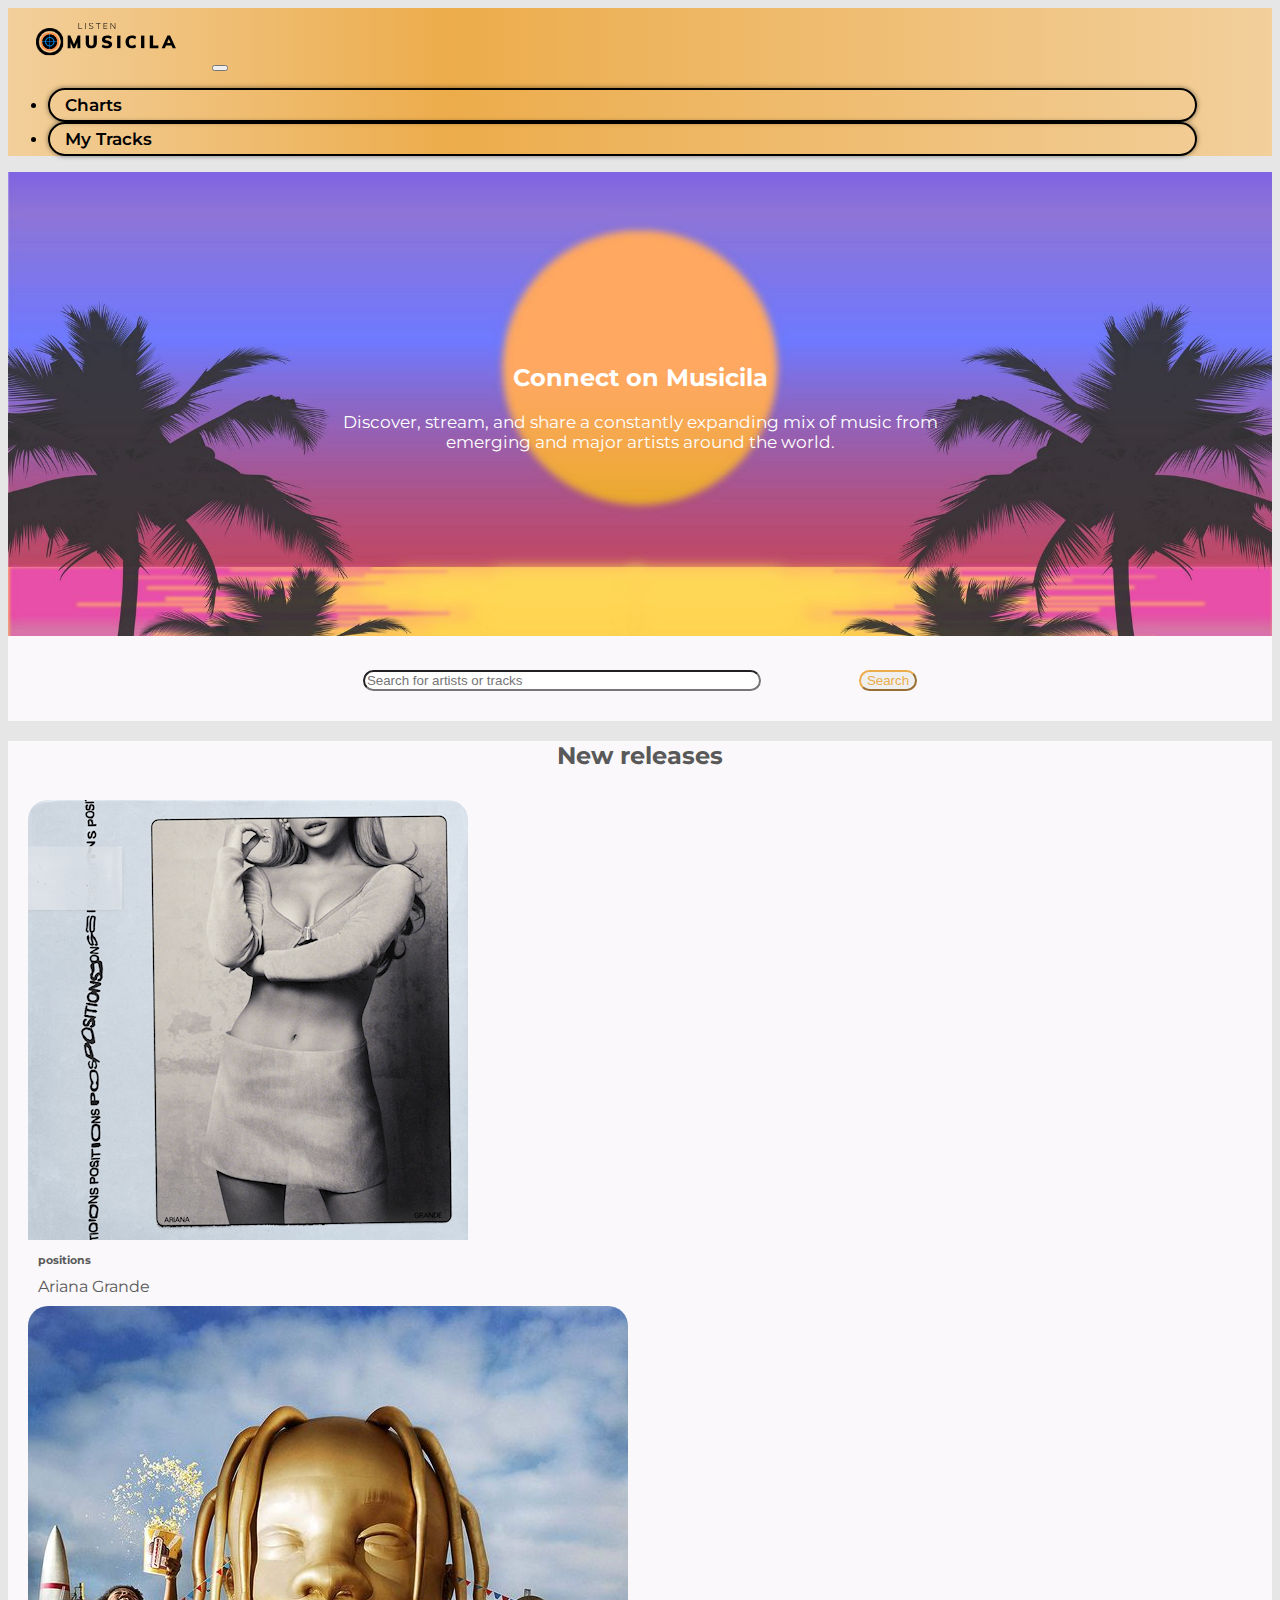
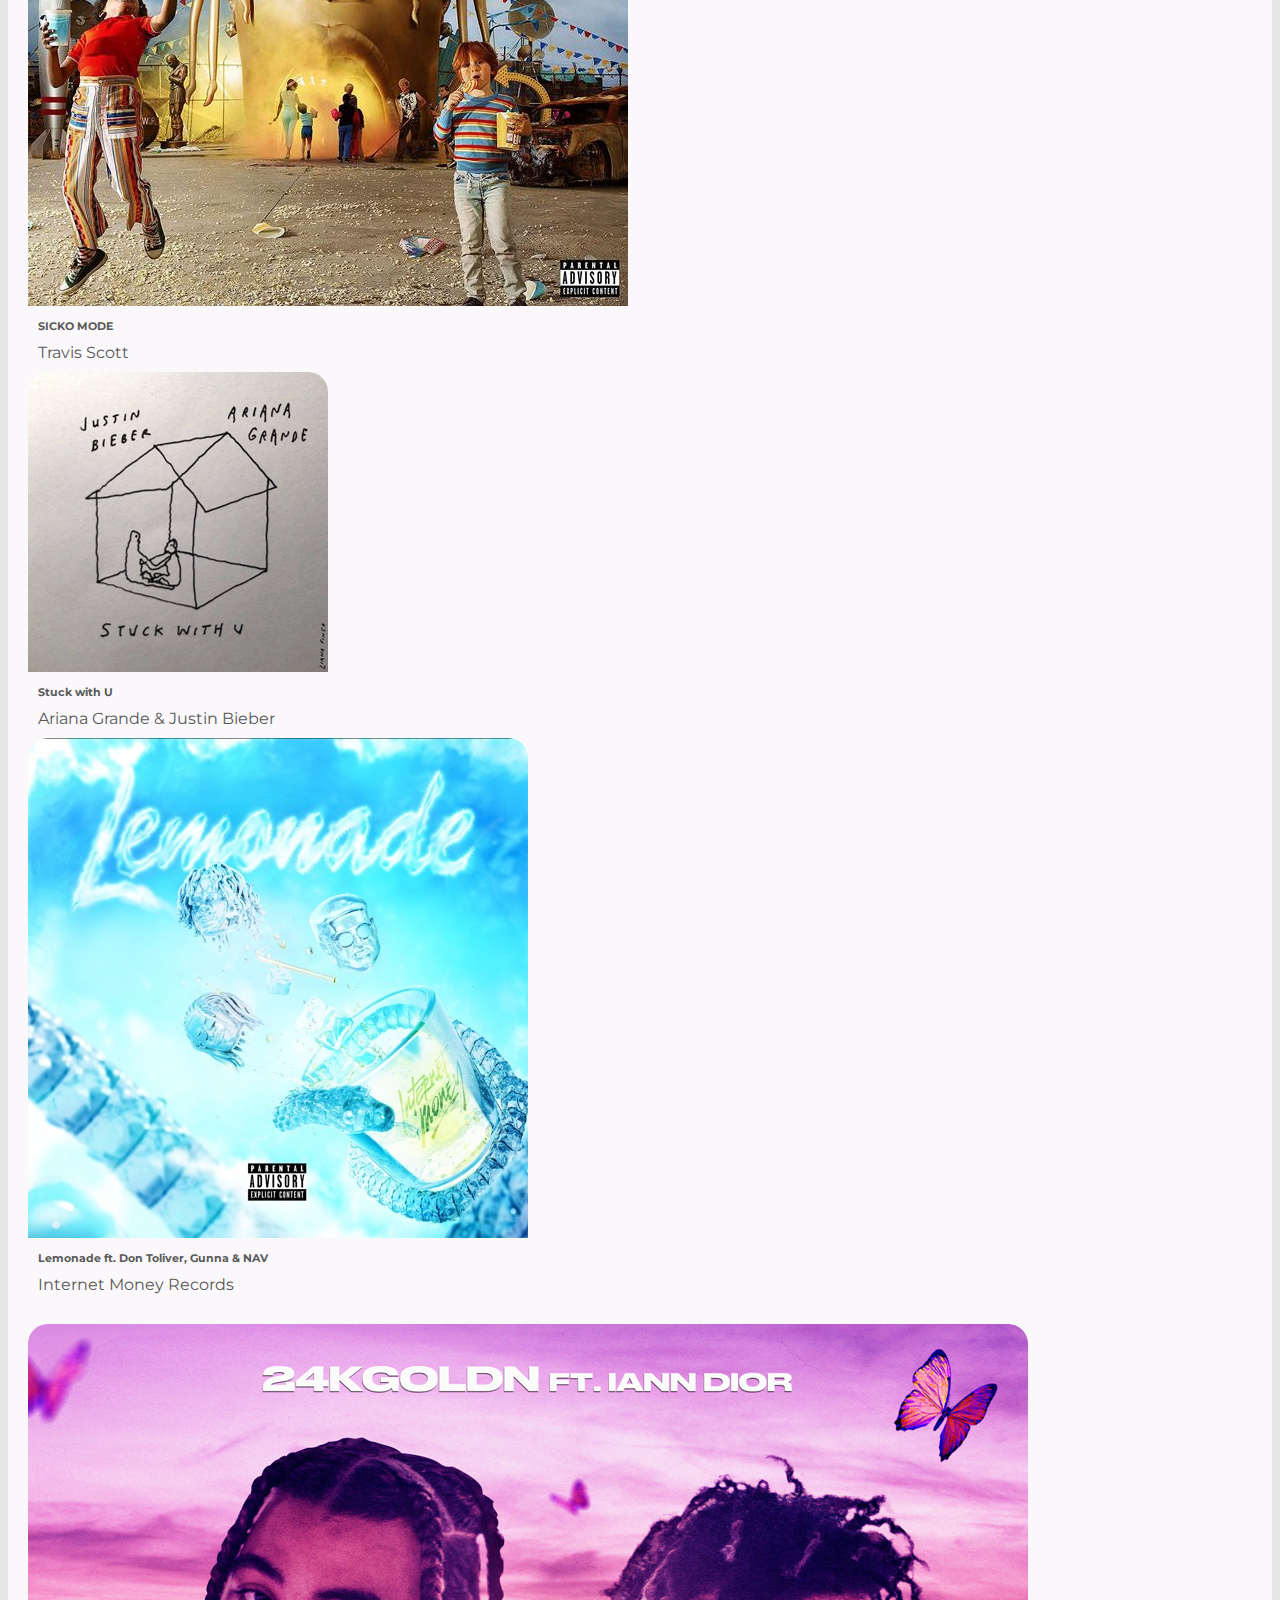
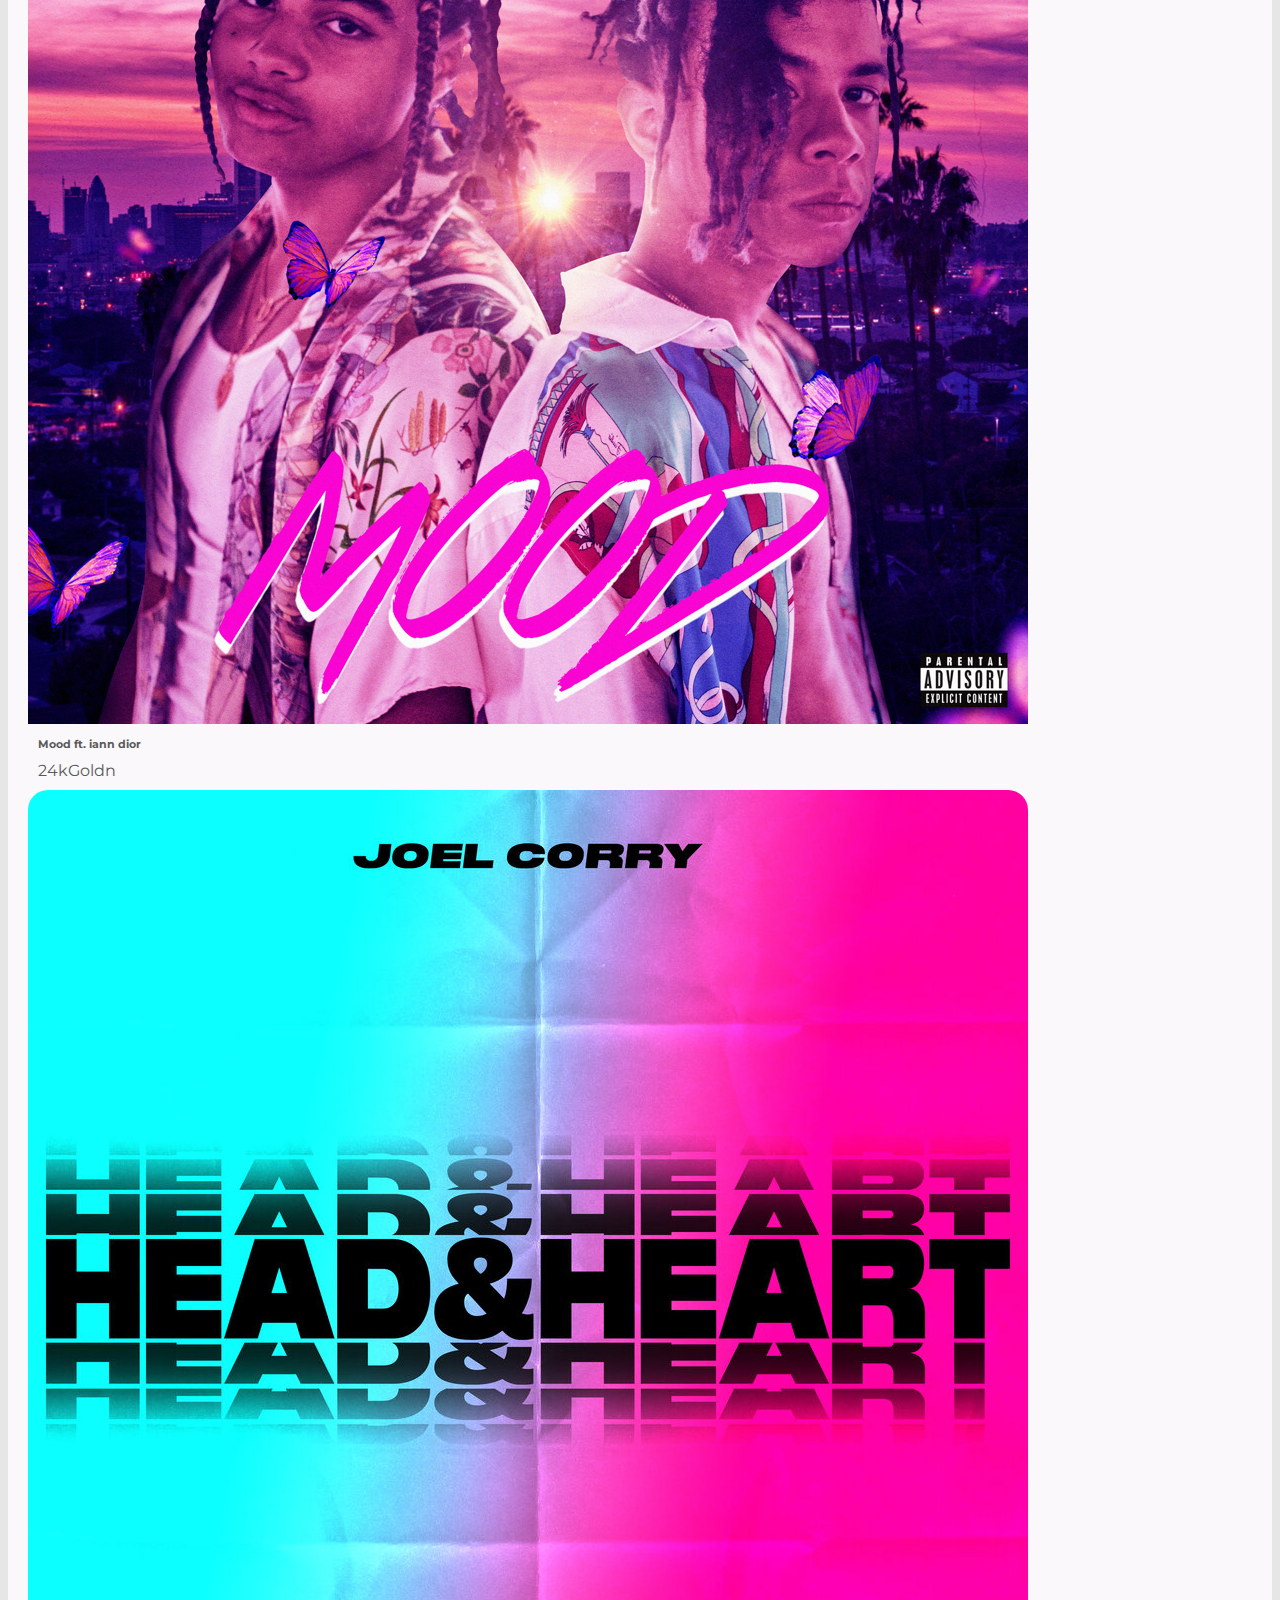
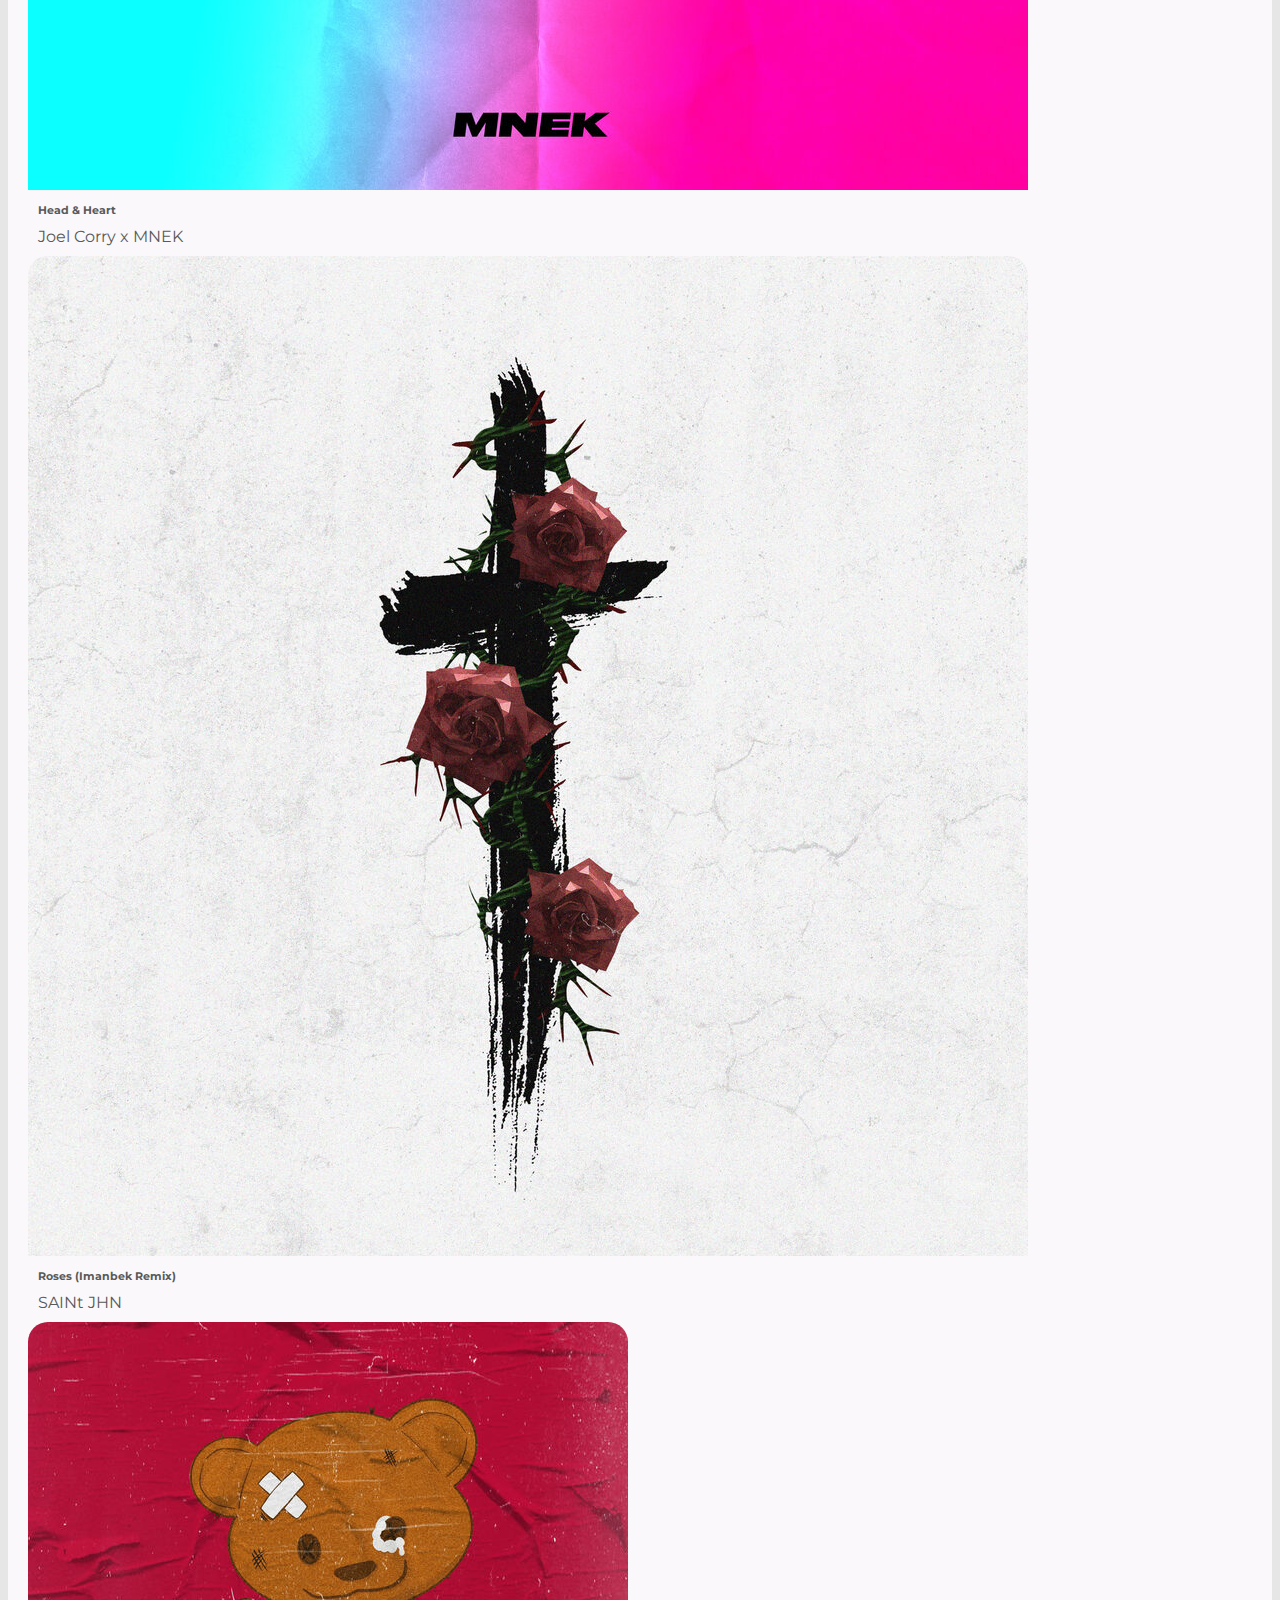
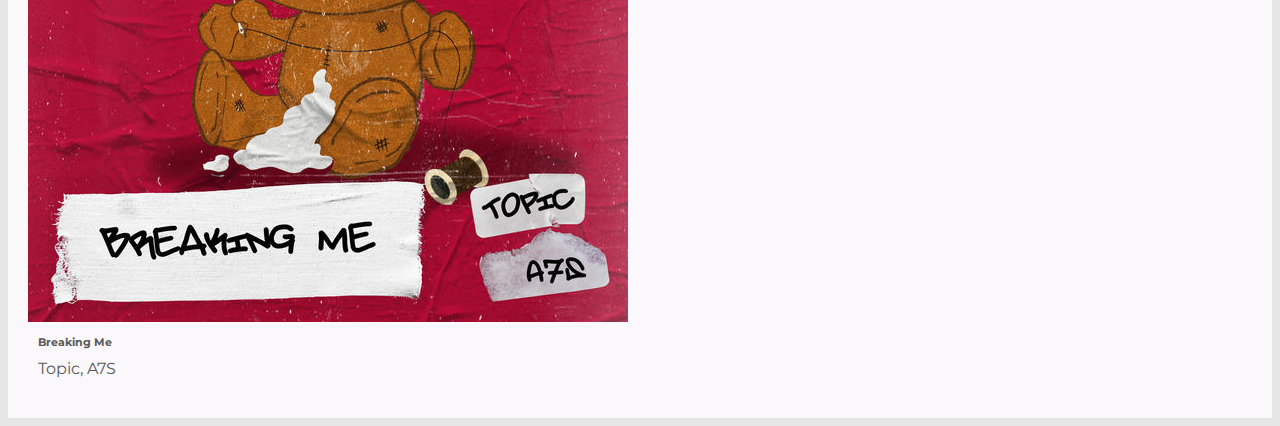
==== index.html @ 644473ab "Add files via upload" ====
<!DOCTYPE html>
<html lang="ru">
  <head>
    <meta charset="utf-8">
    <meta name="viewport" content="width=device-width, initial-scale=1, shrink-to-fit=no">
    <link rel="stylesheet" href="https://cdn.jsdelivr.net/npm/bootstrap@4.5.3/dist/css/bootstrap.min.css" integrity="sha384-TX8t27EcRE3e/ihU7zmQxVncDAy5uIKz4rEkgIXeMed4M0jlfIDPvg6uqKI2xXr2" crossorigin="anonymous">
    <link rel="stylesheet" href="css/style.css">
    <link href="https://fonts.googleapis.com/css2?family=Montserrat:wght@400;500;600;700&display=swap" rel="stylesheet">

    <title>Musicila</title>
  </head>
  <body>
    <header>
      <div class="container mus-main">
      <nav class="navbar navbar-expand-lg navbar-dark mus-navbar">
          <a class="navbar-brand" href="index.html"><img src="images/logo.svg" width="200" height="60"></a>
          <button class="navbar-toggler" type="button" data-toggle="collapse" data-target="#navbarSupportedContent" aria-controls="navbarSupportedContent" aria-expanded="false" aria-label="Toggle navigation">
            <span class="navbar-toggler-icon"></span>
          </button>

          <div class="collapse navbar-collapse" id="navbarSupportedContent">
            <ul class="navbar-nav mr-auto">
            </ul>
            <ul class="navbar-nav mr-quto">
              <li class="nav-item">
                <a href="charts.html">Charts</a>
              </li>
              <li class="nav-item">
                <a href="#">My Tracks</a>
              </li>
            </ul>
          </div>
      </nav>
    </div>
    </header>
    <main>
      <section>
        <div class="container mus-main">
          <img src="images/main2.png" class="img-fluid" width="100%">
          <div class="mus-image-centered">
            <h2 align="center">Connect on Musicila</h2>
            <p align="center">Discover, stream, and share a constantly expanding mix of music from emerging and major artists around the world.</p>
          </div>
        </div>
        <div class="container mus-main">
          <form class="">
            <div class="search-bar">
              <div class="search-input"><input class="form-control mr-sm-2" type="search" placeholder="Search for artists or tracks" aria-label="Search"></div>
              <div class="search-btn"><button class="btn my-2 my-sm-0" type="submit">Search</button></div>
            </div>
          </form>
        </div>
      </section>
      <div class="container mus-main" style="padding-bottom: 10px;">
        <selection class="mus-new-rel">
          <h2 align="center">New releases</h2>
          <div class="row">
            <div class="col">
              <div class="card">
                <img src="images/songs/positions.jpg" class="card-img-top">
                <div class="card_body">
                  <h6 class="card-title">positions</h6>
                  <p class="card-text">Ariana Grande</p>
                </div>
              </div>
            </div>
            <div class="col">
              <div class="card">
                <img src="images/songs/astroworld.jpg" class="card-img-top">
                <div class="card_body">
                  <h6 class="card-title">SICKO MODE</h6>
                  <p class="card-text">Travis Scott</p>
                </div>
              </div>
            </div>
            <div class="col">
              <div class="card">
                <img src="images/songs/stuck.png" class="card-img-top">
                <div class="card_body">
                  <h6 class="card-title">Stuck with U</h6>
                  <p class="card-text">Ariana Grande & Justin Bieber</p>
                </div>
              </div>
            </div>
            <div class="col">
              <div class="card">
                <img src="images/songs/lemonade.jpg" class="card-img-top">
                <div class="card_body">
                  <h6 class="card-title">Lemonade ft. Don Toliver, Gunna & NAV</h6>
                  <p class="card-text">Internet Money Records</p>
                </div>
              </div>
            </div>
          </div>
          <div class="row">
            <div class="col">
              <div class="card">
                <img src="images/songs/mood.png" class="card-img-top">
                <div class="card_body">
                  <h6 class="card-title">Mood ft. iann dior</h6>
                  <p class="card-text">24kGoldn</p>
                </div>
              </div>
            </div>
            <div class="col">
              <div class="card">
                <img src="images/songs/headheart.jpg" class="card-img-top">
                <div class="card_body">
                  <h6 class="card-title">Head & Heart</h6>
                  <p class="card-text">Joel Corry x MNEK</p>
                </div>
              </div>
            </div>
            <div class="col">
              <div class="card">
                <img src="images/songs/roses.jpg" class="card-img-top">
                <div class="card_body">
                  <h6 class="card-title">Roses (Imanbek Remix)</h6>
                  <p class="card-text">SAINt JHN</p>
                </div>
              </div>
            </div>
            <div class="col">
              <div class="card">
                <img src="images/songs/breakinme.jpg" class="card-img-top">
                <div class="card_body">
                  <h6 class="card-title">Breaking Me</h6>
                  <p class="card-text">Topic, A7S</p>
                </div>
              </div>
            </div>
          </div>
        </selection>
      </div>
    </main>

    <script src="https://code.jquery.com/jquery-3.5.1.slim.min.js" integrity="sha384-DfXdz2htPH0lsSSs5nCTpuj/zy4C+OGpamoFVy38MVBnE+IbbVYUew+OrCXaRkfj" crossorigin="anonymous"></script>
    <script src="https://cdn.jsdelivr.net/npm/bootstrap@4.5.3/dist/js/bootstrap.bundle.min.js" integrity="sha384-ho+j7jyWK8fNQe+A12Hb8AhRq26LrZ/JpcUGGOn+Y7RsweNrtN/tE3MoK7ZeZDyx" crossorigin="anonymous"></script>
  </body>
</html>
---- css/style.css ----
body {
  background: #e6e6e6;
  font-family: 'Montserrat', sans-serif; }

.mus-navbar {
  background: #f2cf9b;
  background: linear-gradient(90deg, #f2cf9b 0%, #ecac4b 35%, #f2cf9b 100%);
  padding: 0; }

.nav-item {
  margin-right: 75px; }
  .nav-item a {
    display: block;
    padding: 5px 15px;
    color: black;
    text-decoration: none;
    font-weight: 600;
    font-size: 17px;
    border: 2px solid black;
    border-radius: 30px;
    box-shadow: 0 0 5px rgba(0, 0, 0, 0.5); }
    .nav-item a:hover {
      border-color: #FFA640; }
    .nav-item a:active {
      box-shadow: 0 0 2px rgba(0, 0, 0, 0.5); }

.mus-main {
  background: #faf8fa;
  padding: 0;
  position: relative; }
  .mus-main .search-bar {
    display: flex;
    flex-direction: row;
    justify-content: center;
    padding: 30px 10px 30px 10px; }
    .mus-main .search-bar .search-input {
      margin-right: 25%;
      position: relative; }
      .mus-main .search-bar .search-input input {
        width: 215%;
        border-radius: 20px; }
        .mus-main .search-bar .search-input input:focus {
          box-shadow: none; }
    .mus-main .search-bar .btn {
      color: #ECAC4B;
      border-color: #ECAC4B;
      border-radius: 30px; }
      .mus-main .search-bar .btn:hover {
        background: #ECAC4B;
        color: white; }
      .mus-main .search-bar .btn:active {
        box-shadow: none; }

.mus-image-centered {
  position: absolute;
  top: 50%;
  left: 50%;
  transform: translate(-50%, -50%);
  color: white; }
  .mus-image-centered p {
    font-size: 17px; }

.mus-new-rel {
  color: #595959; }
  .mus-new-rel h2 {
    margin-bottom: 30px; }
  .mus-new-rel .row {
    justify-content: center;
    margin: 0 20px 30px 20px; }
  .mus-new-rel .col .card {
    height: 100%;
    border-radius: 20px;
    border-color: grey; }
    .mus-new-rel .col .card img {
      border-radius: 20px 20px 0 0; }
    .mus-new-rel .col .card h6 {
      margin: 10px; }
    .mus-new-rel .col .card p {
      margin: 10px; }

.mus-top50 {
  background-color: #faf5fa;
  padding: 30px 30px 80px 30px; }

.mus-row-shuffle {
  background: white;
  display: flex;
  justify-content: flex-start;
  align-items: center;
  margin: 60px 0 20px 15px;
  border: 1px solid grey;
  border-radius: 30px;
  width: 20%;
  cursor: pointer;
  box-shadow: 0 0 3px rgba(0, 0, 0, 0.5); }
  .mus-row-shuffle:hover {
    background: #faf0fa; }
  .mus-row-shuffle:active {
    box-shadow: 0 0 1px rgba(0, 0, 0, 0.5); }
  .mus-row-shuffle img {
    margin: 0 10px; }

.mus-row-songs {
  background: white;
  display: flex;
  justify-content: flex-start;
  align-items: center;
  margin: 0 0 20px 0;
  border: 1px solid grey;
  border-radius: 30px;
  cursor: pointer;
  box-shadow: 0 0 3px rgba(0, 0, 0, 0.5);
  padding: 5px 15px 5px 15px;
  width: 70%; }
  .mus-row-songs:hover {
    background: #faf0fa;
    border-color: #FFA640; }
  .mus-row-songs:active {
    box-shadow: 0 0 1px rgba(0, 0, 0, 0.5); }
  .mus-row-songs img {
    border-radius: 15px; }
  .mus-row-songs p {
    margin: 0; }
  .mus-row-songs .mus-row-songs-time {
    margin-left: auto; }

.mus-player {
  display: flex;
  justify-content: center;
  align-items: center;
  padding: 20px 0;
  max-height: 50px; }
  .mus-player .mus-player-shuffle {
    margin-left: 20px;
    box-shadow: 0 0 3px rgba(0, 0, 0, 0.5);
    border-radius: 50%; }
    .mus-player .mus-player-shuffle:active {
      box-shadow: 0 0 1px rgba(0, 0, 0, 0.5); }
  .mus-player .mus-player-previous {
    box-shadow: 0 0 3px rgba(0, 0, 0, 0.5);
    border-radius: 50%; }
    .mus-player .mus-player-previous:active {
      box-shadow: 0 0 1px rgba(0, 0, 0, 0.5); }
  .mus-player .mus-player-next {
    margin-right: 20px;
    box-shadow: 0 0 3px rgba(0, 0, 0, 0.5);
    border-radius: 50%; }
    .mus-player .mus-player-next:active {
      box-shadow: 0 0 1px rgba(0, 0, 0, 0.5); }
  .mus-player .mus-player-volume {
    margin-right: 15px;
    box-shadow: 0 0 3px rgba(0, 0, 0, 0.5);
    border-radius: 50%; }
    .mus-player .mus-player-volume:active {
      box-shadow: 0 0 1px rgba(0, 0, 0, 0.5); }
  .mus-player .mus-main-btn {
    box-shadow: 0 0 3px rgba(0, 0, 0, 0.5);
    border-radius: 50%; }
    .mus-player .mus-main-btn:active {
      box-shadow: 0 0 1px rgba(0, 0, 0, 0.5); }
  .mus-player div {
    margin-right: 20px; }
    .mus-player div:hover {
      cursor: pointer; }
  .mus-player .mus-player-song-detail {
    margin: 0; }
    .mus-player .mus-player-song-detail div {
      float: right; }
    .mus-player .mus-player-song-detail img {
      margin-right: 10px;
      border-radius: 15px;
      box-shadow: 0 0 2px rgba(0, 0, 0, 0.5); }
    .mus-player .mus-player-song-detail p {
      margin: 0; }

.mus-volume-bar {
  background-color: #e6e6e6;
  border-radius: 20px;
  height: 5px;
  width: 70px;
  margin-right: 150px;
  box-shadow: 0 0 3px rgba(0, 0, 0, 0.5); }

.mus-volume-bar::-webkit-progress-bar {
  background-color: #e6e6e6;
  border-radius: 20px; }

.mus-volume-bar::-webkit-progress-value {
  background: #91ecec;
  background: linear-gradient(24deg, #91ecec 3%, #ff91e3 51%, #fc9191 96%);
  border-radius: 20px; }

.mus-time-bar-div {
  margin-left: 600px; }
  .mus-time-bar-div p {
    margin: 0;
    font-size: 10px; }

.mus-time-bar {
  background-color: #e6e6e6;
  border-radius: 20px;
  height: 5px;
  width: 300px;
  margin: 0;
  box-shadow: 0 0 3px rgba(0, 0, 0, 0.5); }

.mus-time-bar::-webkit-progress-bar {
  background-color: #e6e6e6;
  border-radius: 20px; }

.mus-time-bar::-webkit-progress-value {
  background: #91ecec;
  background: linear-gradient(24deg, #91ecec 3%, #ff91e3 51%, #fc9191 96%);
  border-radius: 20px; }

.mus-song-centered {
  position: absolute;
  z-index: 1; }

footer {
  position: fixed;
  left: 0;
  bottom: 0;
  width: 100%;
  background: #ffdeac;
  background: linear-gradient(352deg, #ffdeac 1%, #eed4ad 49%, #f2cf9b 94%);
  padding: 15px 0;
  z-index: 2; }

@media (max-width: 1199px) {
  .mus-main .search-bar .search-input {
    margin-right: 25%; }
    .mus-main .search-bar .search-input input {
      width: 197%; } }
@media (max-width: 990px) {
  .mus-main .search-bar .search-input {
    margin-right: 25%; }
    .mus-main .search-bar .search-input input {
      width: 170%; } }
@media (max-width: 767px) {
  .mus-main .search-bar .search-input {
    margin-right: 25%; }
    .mus-main .search-bar .search-input input {
      width: 150%; } }
@media (max-width: 576px) {
  .mus-main .search-bar .search-input {
    margin-right: 25%; }
    .mus-main .search-bar .search-input input {
      width: 140%; }
  .mus-main .search-bar .btn {
    position: relative;
    top: -15%; } }

/*# sourceMappingURL=style.css.map */
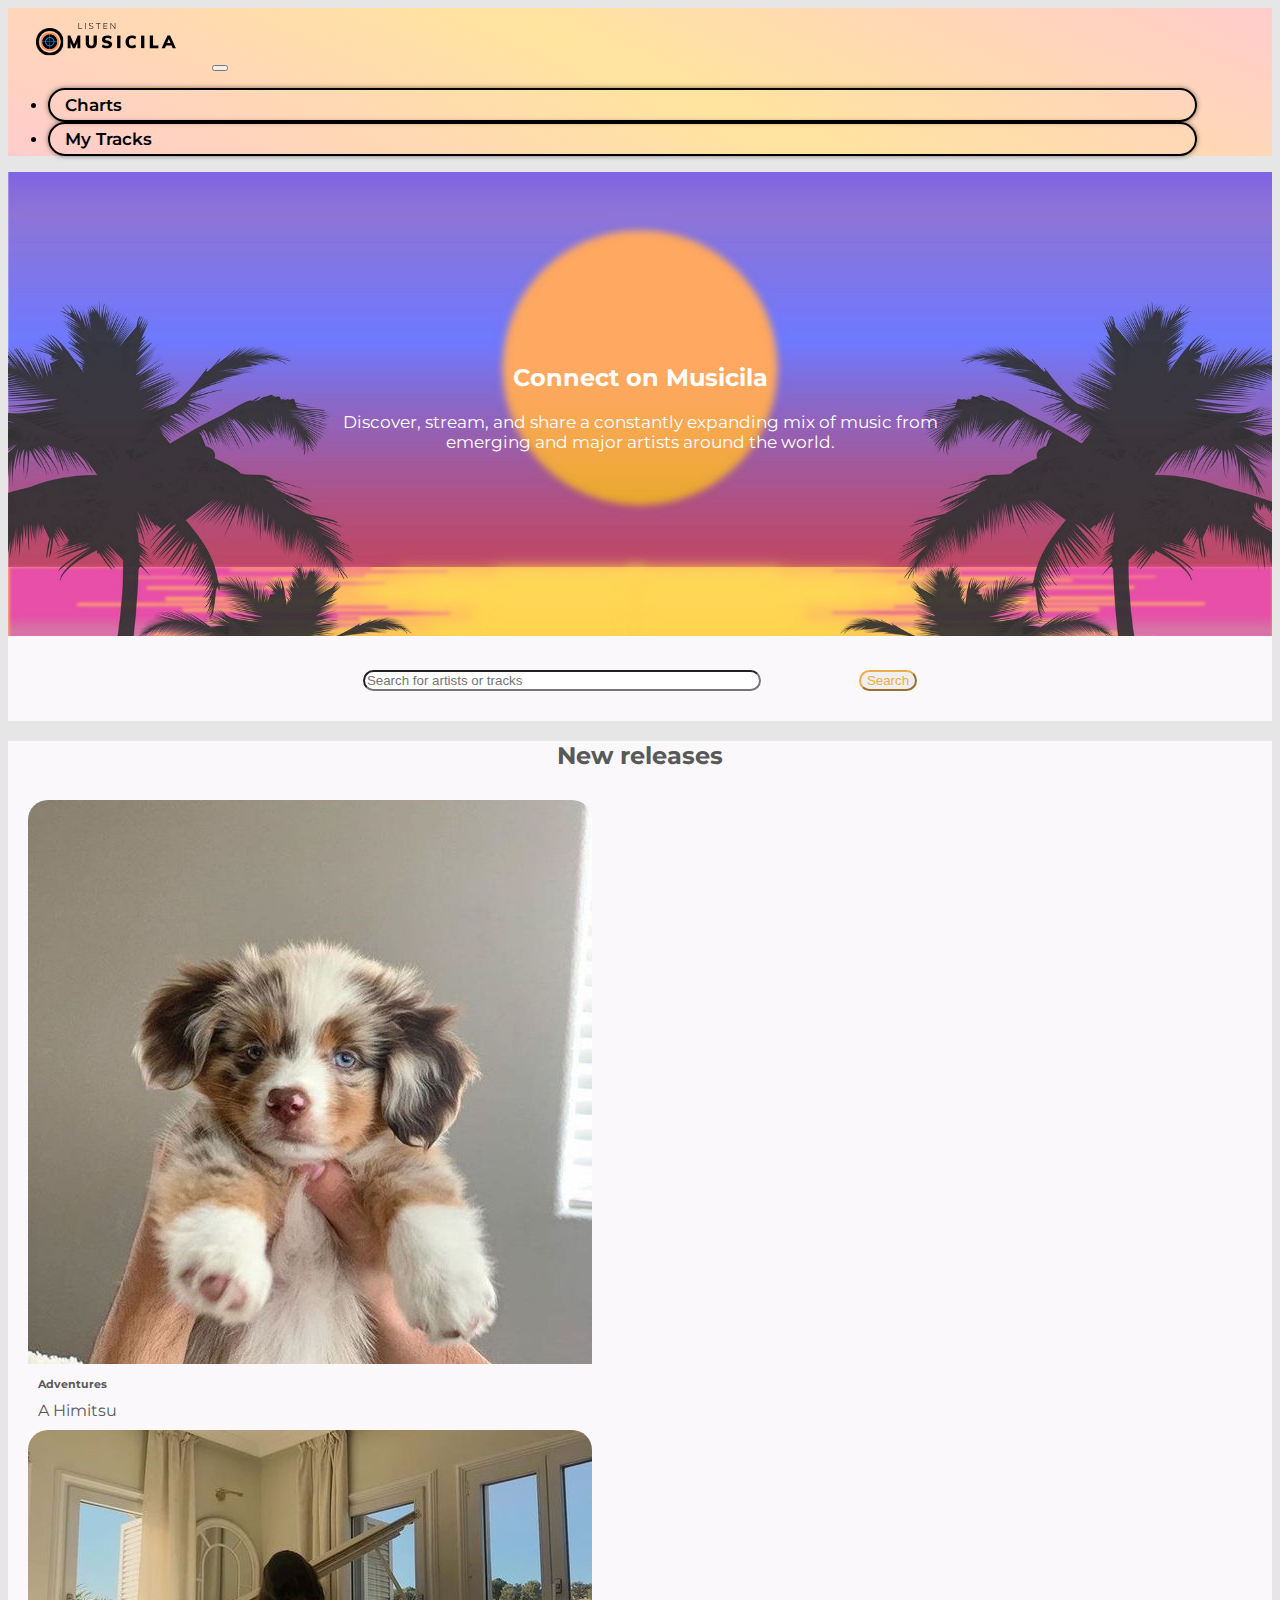
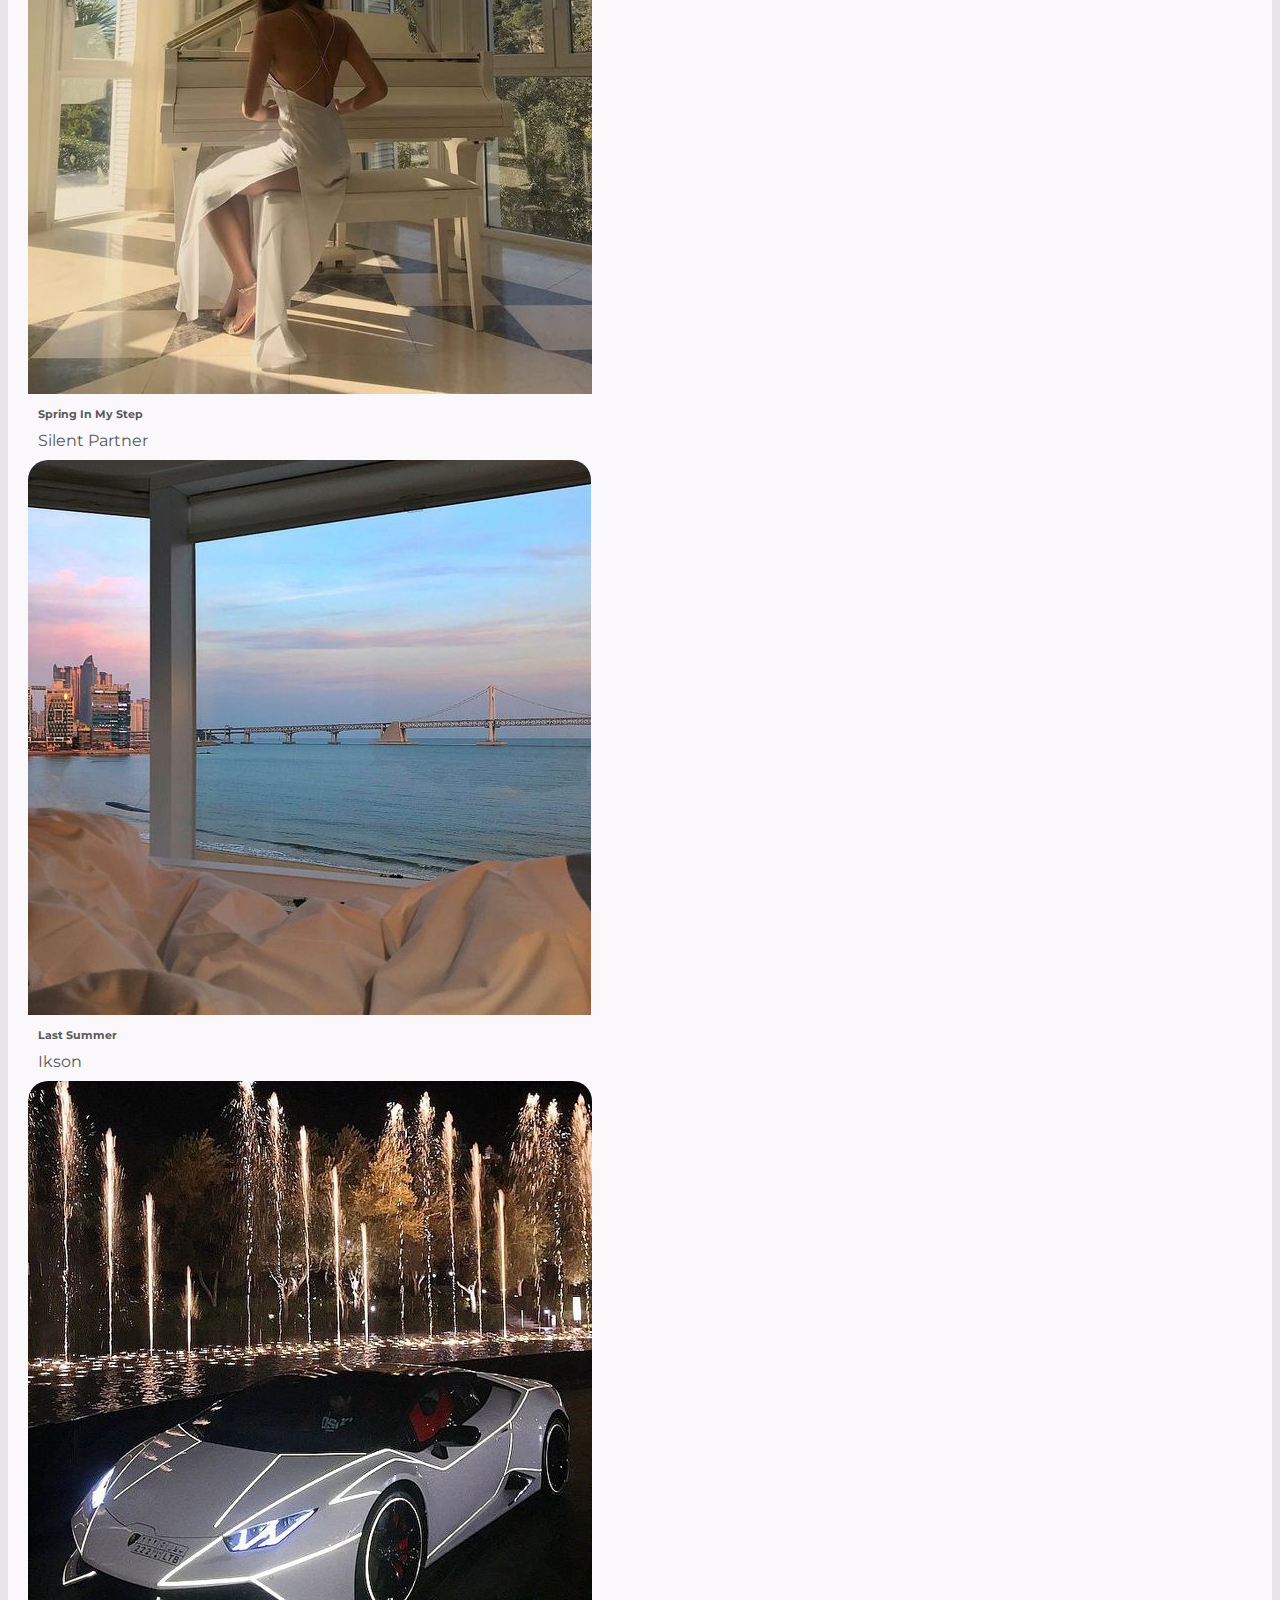
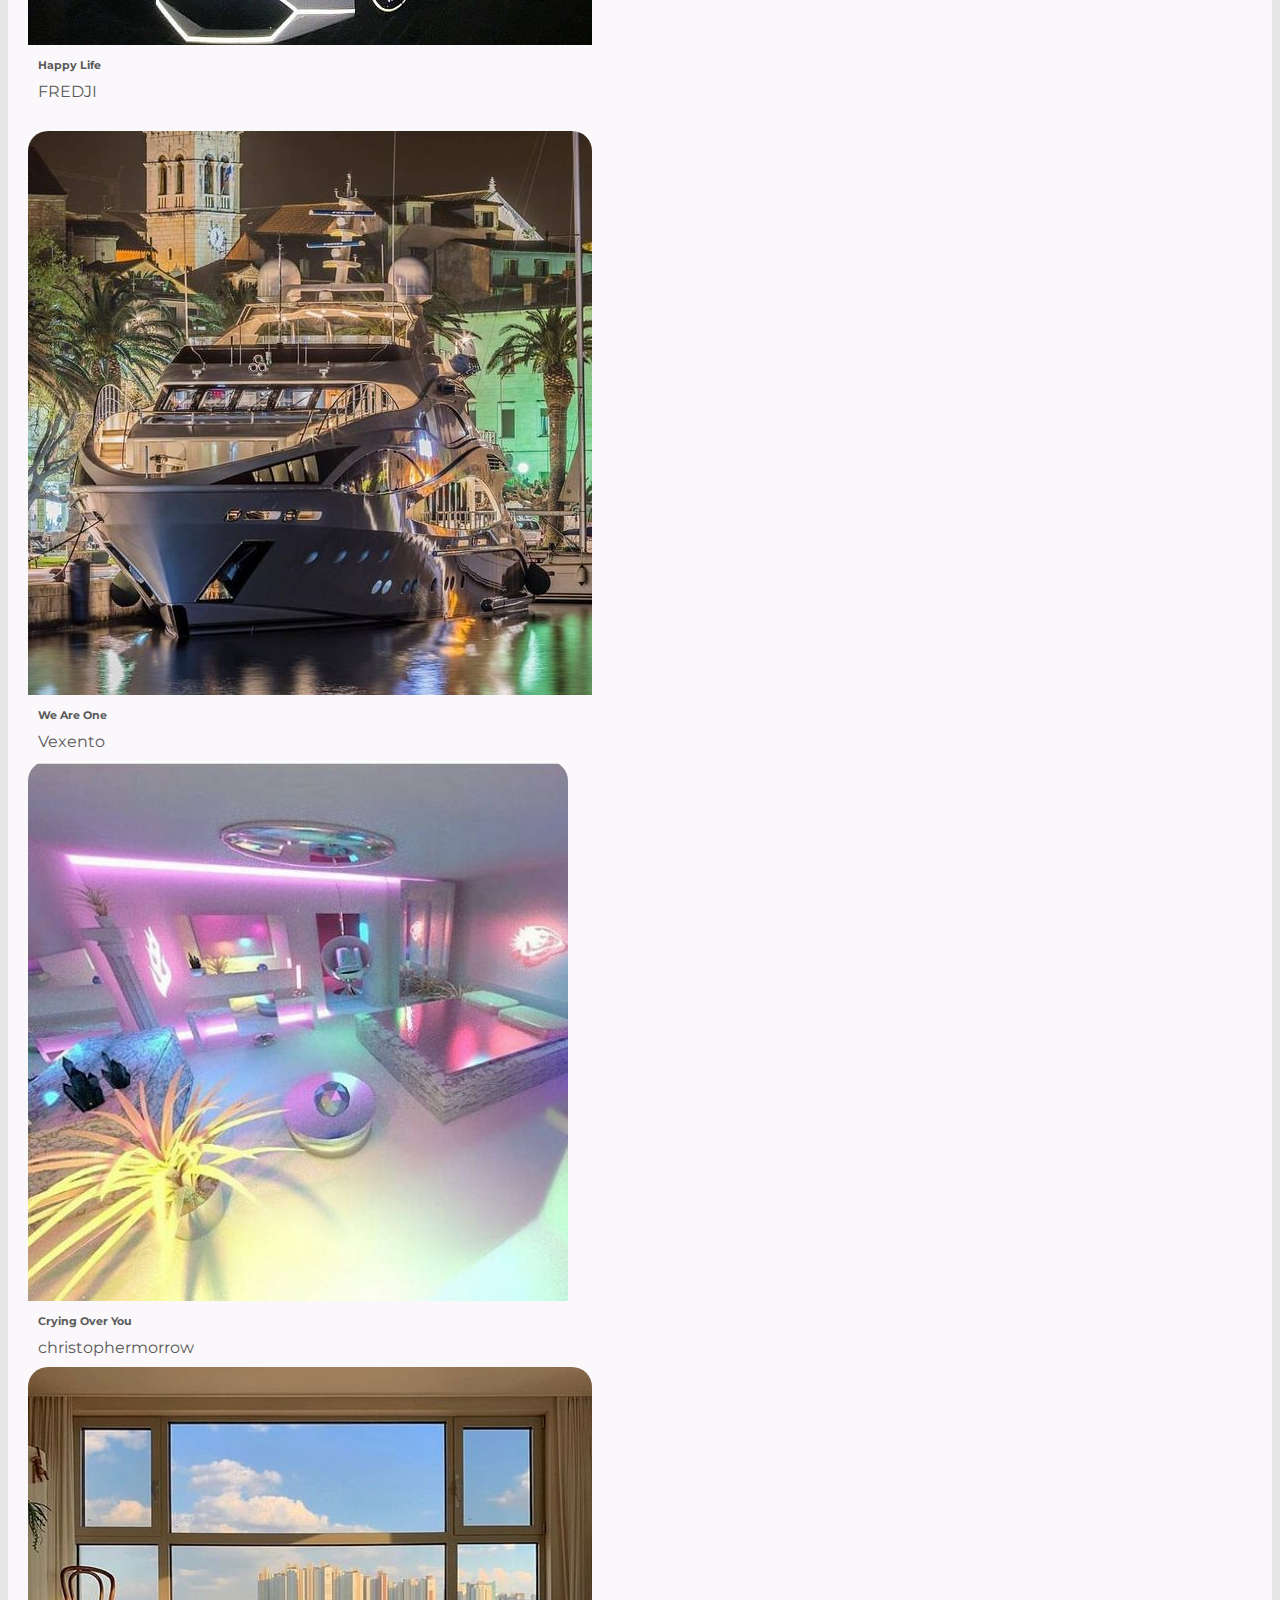
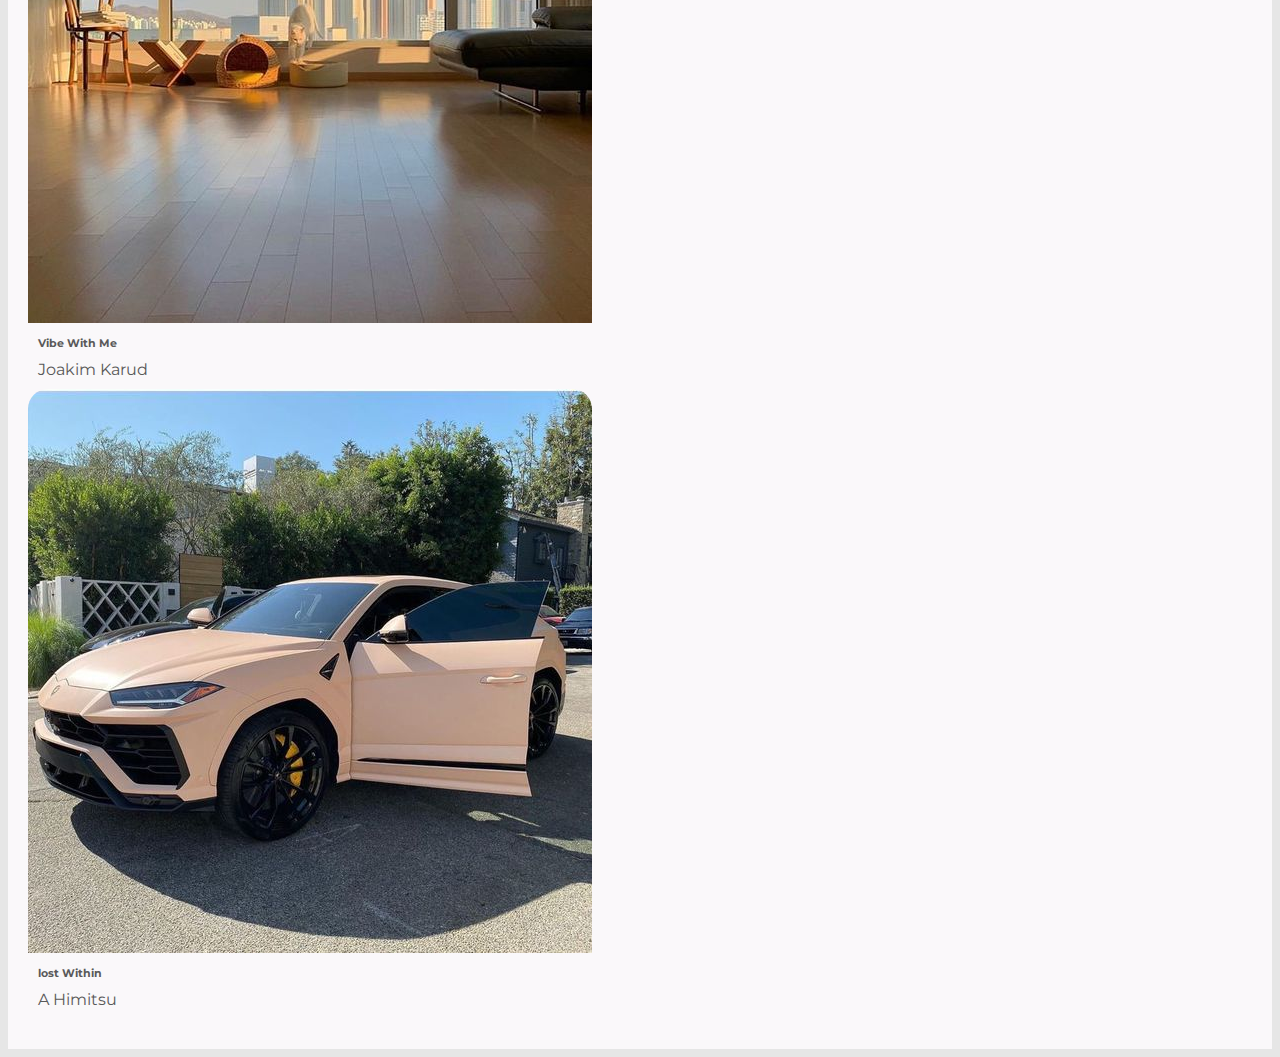
==== commit fb655813: "Update index.html" ====
--- a/index.html
+++ b/index.html
@@ -57,37 +57,37 @@
           <div class="row">
             <div class="col">
               <div class="card">
-                <img src="images/songs/positions.jpg" class="card-img-top">
+                <img src="images/songs/1.jpg" class="card-img-top">
                 <div class="card_body">
-                  <h6 class="card-title">positions</h6>
-                  <p class="card-text">Ariana Grande</p>
+                  <h6 class="card-title">Adventures</h6>
+                  <p class="card-text">A Himitsu</p>
                 </div>
               </div>
             </div>
             <div class="col">
               <div class="card">
-                <img src="images/songs/astroworld.jpg" class="card-img-top">
+                <img src="images/songs/9.jpg" class="card-img-top">
                 <div class="card_body">
-                  <h6 class="card-title">SICKO MODE</h6>
-                  <p class="card-text">Travis Scott</p>
+                  <h6 class="card-title">Spring In My Step</h6>
+                  <p class="card-text">Silent Partner</p>
                 </div>
               </div>
             </div>
             <div class="col">
               <div class="card">
-                <img src="images/songs/stuck.png" class="card-img-top">
+                <img src="images/songs/6.jpg" class="card-img-top">
                 <div class="card_body">
-                  <h6 class="card-title">Stuck with U</h6>
-                  <p class="card-text">Ariana Grande & Justin Bieber</p>
+                  <h6 class="card-title">Last Summer</h6>
+                  <p class="card-text">Ikson</p>
                 </div>
               </div>
             </div>
             <div class="col">
               <div class="card">
-                <img src="images/songs/lemonade.jpg" class="card-img-top">
+                <img src="images/songs/7.jpg" class="card-img-top">
                 <div class="card_body">
-                  <h6 class="card-title">Lemonade ft. Don Toliver, Gunna & NAV</h6>
-                  <p class="card-text">Internet Money Records</p>
+                  <h6 class="card-title">Happy Life</h6>
+                  <p class="card-text">FREDJI</p>
                 </div>
               </div>
             </div>
@@ -95,37 +95,37 @@
           <div class="row">
             <div class="col">
               <div class="card">
-                <img src="images/songs/mood.png" class="card-img-top">
+                <img src="images/songs/2.jpg" class="card-img-top">
                 <div class="card_body">
-                  <h6 class="card-title">Mood ft. iann dior</h6>
-                  <p class="card-text">24kGoldn</p>
+                  <h6 class="card-title">We Are One</h6>
+                  <p class="card-text">Vexento</p>
                 </div>
               </div>
             </div>
             <div class="col">
               <div class="card">
-                <img src="images/songs/headheart.jpg" class="card-img-top">
+                <img src="images/songs/17.jpg" class="card-img-top">
                 <div class="card_body">
-                  <h6 class="card-title">Head & Heart</h6>
-                  <p class="card-text">Joel Corry x MNEK</p>
+                  <h6 class="card-title">Crying Over You</h6>
+                  <p class="card-text">christophermorrow</p>
                 </div>
               </div>
             </div>
             <div class="col">
               <div class="card">
-                <img src="images/songs/roses.jpg" class="card-img-top">
+                <img src="images/songs/12.jpg" class="card-img-top">
                 <div class="card_body">
-                  <h6 class="card-title">Roses (Imanbek Remix)</h6>
-                  <p class="card-text">SAINt JHN</p>
+                  <h6 class="card-title">Vibe With Me</h6>
+                  <p class="card-text">Joakim Karud</p>
                 </div>
               </div>
             </div>
             <div class="col">
               <div class="card">
-                <img src="images/songs/breakinme.jpg" class="card-img-top">
+                <img src="images/songs/16.jpg" class="card-img-top">
                 <div class="card_body">
-                  <h6 class="card-title">Breaking Me</h6>
-                  <p class="card-text">Topic, A7S</p>
+                  <h6 class="card-title">lost Within</h6>
+                  <p class="card-text">A Himitsu</p>
                 </div>
               </div>
             </div>
--- a/css/style.css
+++ b/css/style.css
@@ -3,8 +3,7 @@
   font-family: 'Montserrat', sans-serif; }
 
 .mus-navbar {
-  background: #f2cf9b;
-  background: linear-gradient(90deg, #f2cf9b 0%, #ecac4b 35%, #f2cf9b 100%);
+  background: linear-gradient(24deg, #ffcccc 0%, #ffe49f 51%, #ffcccc 100%);
   padding: 0; }
 
 .nav-item {
@@ -42,11 +41,11 @@
         .mus-main .search-bar .search-input input:focus {
           box-shadow: none; }
     .mus-main .search-bar .btn {
-      color: #ECAC4B;
-      border-color: #ECAC4B;
+      color: #ecac4b;
+      border-color: #ecac4b;
       border-radius: 30px; }
       .mus-main .search-bar .btn:hover {
-        background: #ECAC4B;
+        background: #ecac4b;
         color: white; }
       .mus-main .search-bar .btn:active {
         box-shadow: none; }
@@ -78,7 +77,7 @@
     .mus-new-rel .col .card p {
       margin: 10px; }
 
-.mus-top50 {
+.mus-top20 {
   background-color: #faf5fa;
   padding: 30px 30px 80px 30px; }
 
@@ -114,7 +113,7 @@
   width: 70%; }
   .mus-row-songs:hover {
     background: #faf0fa;
-    border-color: #FFA640; }
+    border-color: #ffa640; }
   .mus-row-songs:active {
     box-shadow: 0 0 1px rgba(0, 0, 0, 0.5); }
   .mus-row-songs img {
@@ -186,7 +185,6 @@
   border-radius: 20px; }
 
 .mus-volume-bar::-webkit-progress-value {
-  background: #91ecec;
   background: linear-gradient(24deg, #91ecec 3%, #ff91e3 51%, #fc9191 96%);
   border-radius: 20px; }
 
@@ -209,7 +207,6 @@
   border-radius: 20px; }
 
 .mus-time-bar::-webkit-progress-value {
-  background: #91ecec;
   background: linear-gradient(24deg, #91ecec 3%, #ff91e3 51%, #fc9191 96%);
   border-radius: 20px; }
 
@@ -222,7 +219,6 @@
   left: 0;
   bottom: 0;
   width: 100%;
-  background: #ffdeac;
   background: linear-gradient(352deg, #ffdeac 1%, #eed4ad 49%, #f2cf9b 94%);
   padding: 15px 0;
   z-index: 2; }
